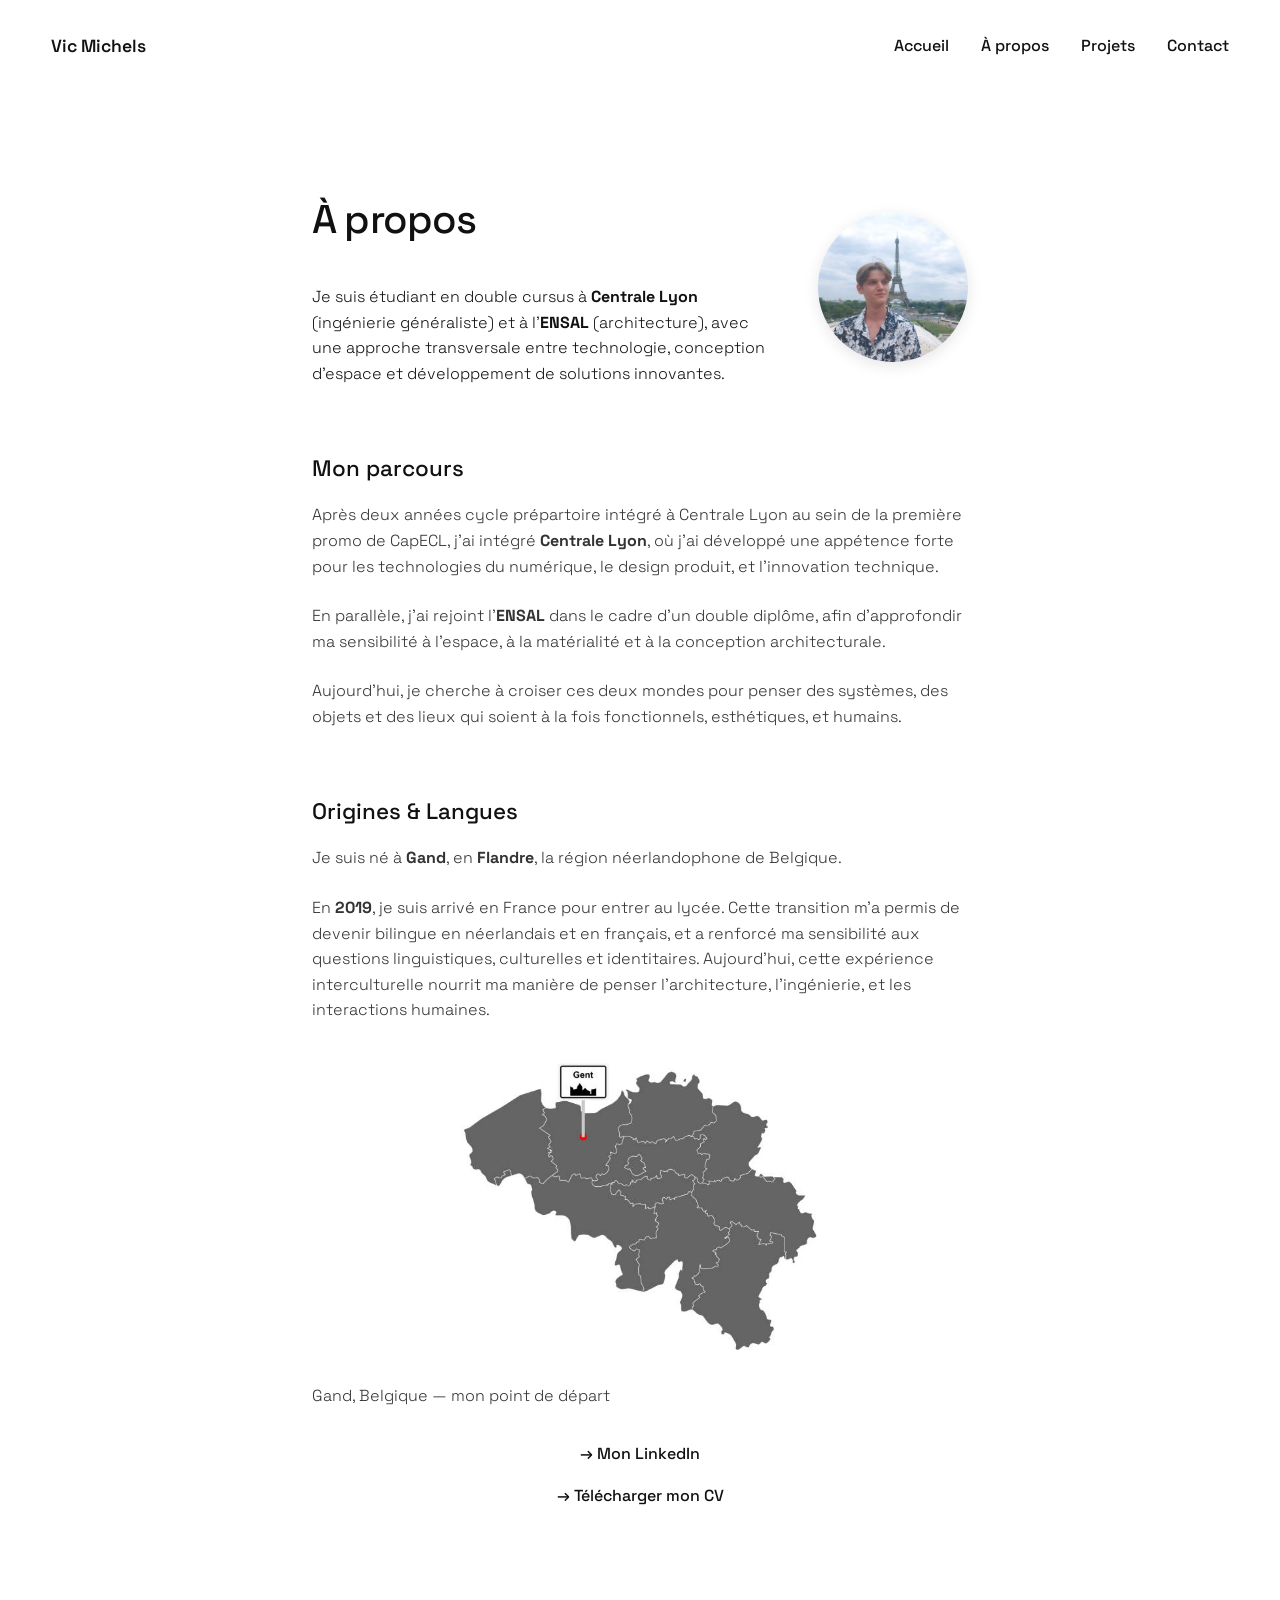
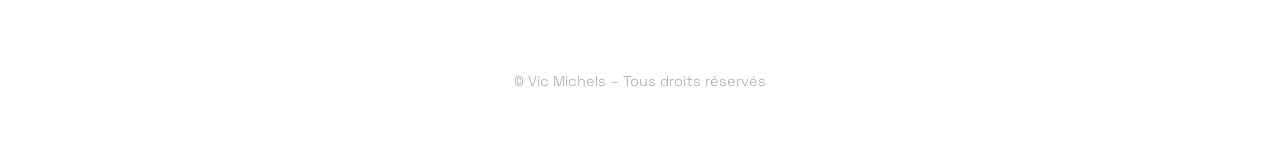
==== about.html @ f1afe021 "Add files via upload" ====
<!DOCTYPE html>
<html lang="fr">
<head>
  <meta charset="UTF-8" />
  <meta name="viewport" content="width=device-width, initial-scale=1.0" />
  <title>À propos – Vic Michels</title>
  <link href="https://fonts.googleapis.com/css2?family=Space+Grotesk:wght@300;500;700&display=swap" rel="stylesheet">
  <link rel="stylesheet" href="assets/css/style.css" />
</head>
<script src="assets/js/scroll.js"></script>
<body>
  <header>
    <nav class="navbar">
      <div class="logo">Vic Michels</div>
      <ul class="nav-links">
        <li><a href="index.html">Accueil</a></li>
        <li><a href="about.html">À propos</a></li>
        <li><a href="projects.html">Projets</a></li>
        <li><a href="contact.html">Contact</a></li>
      </ul>
    </nav>
  </header>

<main class="about-container">
  <section class="intro-with-image">
    <div class="text-content">
      <h1>À propos</h1>
      <p class="fade-in">
        Je suis étudiant en double cursus à <strong>Centrale Lyon</strong> (ingénierie généraliste) et à l’<strong>ENSAL</strong> (architecture), avec une approche transversale entre technologie, conception d’espace et développement de solutions innovantes.
      </p>
    </div>
    <div class="portrait-inline">
      <img src="assets/images/mon-portrait.jpg" alt="Image de Vic Michels" />
    </div>
  </section>

  <section class="bio">
    <h2>Mon parcours</h2>
    <p class="fade-in">
      Après deux années cycle prépartoire intégré à Centrale Lyon au sein de la première promo de CapECL, j’ai intégré <strong>Centrale Lyon</strong>, où j’ai développé une appétence forte pour les technologies du numérique, le design produit, et l’innovation technique.
    </p>
    <p class="fade-in">
      En parallèle, j’ai rejoint l’<strong>ENSAL</strong> dans le cadre d’un double diplôme, afin d’approfondir ma sensibilité à l’espace, à la matérialité et à la conception architecturale.
    </p>
    <p class="fade-in">
      Aujourd’hui, je cherche à croiser ces deux mondes pour penser des systèmes, des objets et des lieux qui soient à la fois fonctionnels, esthétiques, et humains.
    </p>


  <h2>Origines & Langues</h2>

  <p class="fade-in">
    Je suis né à <strong>Gand</strong>, en <strong>Flandre</strong>, la région néerlandophone de Belgique.
  </p>

  <p class="fade-in">
    En <strong>2019</strong>, je suis arrivé en France pour entrer au lycée. Cette transition m’a permis de devenir bilingue en néerlandais et en français, et a renforcé ma sensibilité aux questions linguistiques, culturelles et identitaires. Aujourd’hui, cette expérience interculturelle nourrit ma manière de penser l’architecture, l’ingénierie, et les interactions humaines.
  </p>


<div class="map-container">
  <img src="assets/images/carte-gand-belgique.jpg" alt="Carte de la Belgique avec Gand localisé" style="max-width: 400px; width: 100%; height: auto; display: block; margin: 1rem auto;" />
  <p class="map-caption">Gand, Belgique — mon point de départ</p>
</div>


  </section>

  <section class="links">
    <a href="https://www.linkedin.com/in/vic-michels" target="_blank" class="external-link">→ Mon LinkedIn</a>
    <a href="assets/CV Vic.pdf" class="download-cv" download>→ Télécharger mon CV</a>
  </section>
</main>



  <footer>
    <p>© Vic Michels – Tous droits réservés</p>
  </footer>
</body>
</html>
---- assets/css/style.css ----
:root {
  --text-color: #111;
  --bg-color: #fff;
  --accent-color: #007aff;
  --font: 'Space Grotesk', sans-serif;
}

* {
  margin: 0;
  padding: 0;
  box-sizing: border-box;
}

body {
  font-family: var(--font);
  background: var(--bg-color);
  color: var(--text-color);
  line-height: 1.6;
  font-weight: 300;
}

.navbar {
  display: flex;
  justify-content: space-between;
  align-items: center;
  padding: 2rem 4vw;
  font-weight: 500;
}

.nav-links {
  display: flex;
  gap: 2rem;
  list-style: none;
}

.nav-links a {
  text-decoration: none;
  color: var(--text-color);
  transition: opacity 0.2s ease;
}

.nav-links a:hover {
  opacity: 0.6;
}

.logo {
  font-weight: 600;
  font-size: 1.1rem;
}

.hero {
  padding: 10vh 4vw;
  text-align: center;
}

.hero h1 {
  font-size: clamp(2rem, 6vw, 4rem);
  font-weight: 500;
  letter-spacing: -0.02em;
  line-height: 1.2;
  margin-bottom: 1rem;
}

.subtitle {
  font-size: 1.1rem;
  color: #666;
  margin-bottom: 2.5rem;
}

.cta {
  font-weight: 500;
  text-decoration: none;
  padding: 0.8rem 1.8rem;
  border: 1px solid var(--text-color);
  border-radius: 8px;
  color: var(--text-color);
  transition: all 0.3s ease;
}

.cta:hover {
  background: var(--text-color);
  color: var(--bg-color);
}

footer {
  padding: 4rem 2rem;
  text-align: center;
  font-size: 0.9rem;
  color: #aaa;
}


.about-container {
  max-width: 720px;
  margin: 0 auto;
  padding: 6rem 2rem;
}

.about-container h1 {
  font-size: 2.5rem;
  font-weight: 500;
  margin-bottom: 2rem;
  letter-spacing: -0.02em;
}

.about-container h2 {
  font-size: 1.4rem;
  font-weight: 500;
  margin-top: 4rem;
  margin-bottom: 1rem;
}

.intro-text {
  font-size: 1.1rem;
  color: #444;
  margin-bottom: 2rem;
  max-width: 600px;
}

.bio p {
  margin-bottom: 1.5rem;
  color: #333;
}

/* Optionnel si tu veux une image */
.portrait {
  margin-top: 4rem;
  text-align: center;
}

.portrait img {
  max-width: 180px;
  border-radius: 50%;
  opacity: 0.95;
}

.links {
  display: flex;
  flex-direction: column;
  align-items: center; /* centre horizontalement en colonne */
  gap: 1rem;
  margin-top: 2rem;
}


.external-link,
.download-cv {
  color: var(--text-color);
  text-decoration: none;
  font-weight: 500;
  border-bottom: 1px solid transparent;
  transition: border-color 0.3s ease;
  width: fit-content;
}

.external-link:hover,
.download-cv:hover {
  border-color: var(--text-color);
}

/* Fade-in effect */
.fade-in {
  opacity: 0;
  transform: translateY(20px);
  transition: opacity 0.8s ease-out, transform 0.8s ease-out;
}

.fade-in.visible {
  opacity: 1;
  transform: translateY(0);
}

.projects-container {
  max-width: 900px;
  margin: 0 auto;
  padding: 6rem 2rem;
  text-align: center;
}

.projects-container h1 {
  font-size: 2.5rem;
  font-weight: 500;
  margin-bottom: 1rem;
  letter-spacing: -0.02em;
}

.projects-intro {
  font-size: 1.1rem;
  color: #555;
  margin-bottom: 4rem;
  max-width: 700px;
  margin-left: auto;
  margin-right: auto;
}

.project-links {
  display: grid;
  grid-template-columns: 1fr 1fr;
  gap: 2rem;
}

.project-card {
  border: 1px solid #eee;
  border-radius: 12px;
  padding: 3rem 2rem;
  text-decoration: none;
  color: var(--text-color);
  transition: transform 0.3s ease, background 0.3s ease;
}

.project-card:hover {
  background: #f9f9f9;
  transform: translateY(-5px);
}

.project-card h2 {
  font-size: 1.5rem;
  font-weight: 500;
  margin-bottom: 0.5rem;
}

.project-card p {
  font-size: 1rem;
  color: #666;
}

/* Responsive mobile */
@media (max-width: 768px) {
  .project-links {
    grid-template-columns: 1fr;
  }
}

.projects-detail {
  max-width: 1000px;
  margin: 0 auto;
  padding: 6rem 2rem;
  text-align: center;
}

.project-grid {
  display: grid;
  grid-template-columns: 1fr 1fr;
  gap: 3rem;
  margin-top: 4rem;
  text-align: left;
}

.project-card {
  border: 1px solid #eee;
  border-radius: 12px;
  padding: 2rem;
  transition: box-shadow 0.3s ease;
  background: #fff;
}

.project-card:hover {
  box-shadow: 0 10px 30px rgba(0, 0, 0, 0.04);
}

.project-card img {
  width: 100%;
  height: auto;
  max-height: 200px; /* ou 180px selon ton goût */
  object-fit: cover;
  border-radius: 8px;
  margin-bottom: 1rem;
}

.project-card h2 {
  font-size: 1.2rem;
  font-weight: 500;
  margin-bottom: 0.5rem;
}

.project-card p {
  font-size: 0.95rem;
  color: #555;
}

/* Responsive mobile */
@media (max-width: 768px) {
  .project-grid {
    grid-template-columns: 1fr;
  }
}

.switch-section {
  margin-top: 6rem;
  text-align: center;
}

.switch-section p {
  margin-bottom: 1rem;
  font-size: 1rem;
  color: #444;
}

.project-single {
  max-width: 720px; /* identique à about-container */
  margin: 0 auto;
  padding: 6rem 2rem;
  text-align: center;
}


.project-single h1 {
  font-size: 2.2rem;
  font-weight: 500;
  margin-bottom: 0.5rem;
}

.project-subtitle {
  font-size: 1.1rem;
  color: #666;
  margin-bottom: 2rem;
}

.project-image {
  width: 100%;
  border-radius: 10px;
  margin-bottom: 3rem;
}

.project-description h2 {
  font-size: 1.3rem;
  margin-top: 2.5rem;
  margin-bottom: 1rem;
  font-weight: 500;
}

.project-description p, .project-description ul {
  font-size: 1rem;
  color: #333;
  margin-bottom: 1rem;
}

.project-description ul {
  list-style: disc;
  padding-left: 1.5rem;
  margin: 2rem 0;
  color: #333;
  font-size: 1rem;
  line-height: 1.6;
  text-align: left; /* Corrige l'alignement */
  display: table;   /* Empêche le centrage visuel irrégulier */
  margin-left: auto;
  margin-right: auto;
}

.project-description li {
  margin-bottom: 0.5rem;
}

.project-description a {
  text-decoration: none;
  color: var(--accent-color);
  border-bottom: 1px solid transparent;
  transition: border-color 0.3s ease;
}

.project-description a:hover {
  border-color: var(--accent-color);
}

.project-card {
  display: block;
  text-decoration: none;
  color: inherit;
  border: 1px solid #eee;
  border-radius: 12px;
  padding: 2rem;
  transition: box-shadow 0.3s ease;
  background: #fff;
}

.project-card:hover {
  box-shadow: 0 10px 30px rgba(0, 0, 0, 0.05);
}

.contact-container {
  max-width: 700px;
  margin: 0 auto;
  padding: 6rem 2rem;
  text-align: left;
}

.contact-container h1 {
  font-size: 2.5rem;
  font-weight: 500;
  margin-bottom: 1rem;
}

.contact-intro {
  font-size: 1.1rem;
  color: #444;
  margin-bottom: 3rem;
}

.contact-form {
  display: flex;
  flex-direction: column;
  gap: 1.5rem;
}

.contact-form label {
  font-size: 0.95rem;
  font-weight: 500;
}

.contact-form input,
.contact-form textarea {
  width: 100%;
  padding: 0.75rem;
  border: 1px solid #ddd;
  border-radius: 8px;
  font-family: inherit;
  font-size: 1rem;
  background: #f9f9f9;
  transition: border 0.2s ease;
}

.contact-form input:focus,
.contact-form textarea:focus {
  border-color: #007aff;
  outline: none;
}

button.cta {
  font-family: var(--font);
  font-weight: 500;
  font-size: 1rem;
  background: transparent;
  border: 1px solid var(--text-color);
  color: var(--text-color);
  padding: 0.8rem 1.8rem;
  border-radius: 8px;
  cursor: pointer;
  transition: all 0.3s ease;
  text-transform: none;
}

button.cta:hover,
button.cta:focus {
  background: var(--text-color);
  color: var(--bg-color);
  outline: none;
}

html {
  overflow-y: scroll;
}

.portrait {
  margin: 3rem auto 0;
  width: 150px;
  height: 150px;
  border-radius: 50%; /* cercle parfait */
  overflow: hidden;
  box-shadow: 0 4px 15px rgba(0,0,0,0.1);
  opacity: 0.95;
}

.portrait img {
  width: 100%;
  height: 100%;
  object-fit: cover; /* pour que l'image remplisse bien le cercle */
  display: block;
}

.intro-with-image {
  display: flex;
  align-items: center;
  gap: 3rem;
  margin-bottom: 4rem;
  flex-wrap: wrap;
}

.text-content {
  flex: 1 1 300px;
  min-width: 280px;
}

.portrait-inline {
  width: 150px;
  height: 150px;
  flex-shrink: 0;
  border-radius: 50%;
  overflow: hidden;
  box-shadow: 0 4px 15px rgba(0,0,0,0.1);
  opacity: 0.95;
}

.portrait-inline img {
  width: 100%;
  height: 100%;
  object-fit: cover;
  display: block;
}

.back-link {
  display: inline-block;
  margin-bottom: 2rem;
  font-size: 0.95rem;
  color: #555;
  text-decoration: none;
  border-bottom: 1px solid transparent;
  transition: color 0.3s ease, border-color 0.3s ease;
}

.back-link:hover {
  color: #000;
  border-color: #000;
}

.project-images-double {
  display: flex;
  gap: 1rem;
  margin-bottom: 2rem;
  justify-content: center;
  flex-wrap: wrap;
}

.project-images-double img {
  width: 100%;
  max-width: 200px;
  border-radius: 10px;
  box-shadow: 0 0 10px rgba(0, 0, 0, 0.05);
}

.project-video {
  width: 100%;
  max-width: 800px;
  border-radius: 8px;
  margin-bottom: 2rem;
  display: block;
  margin-left: 2rem;
}

.project-gallery {
  margin-top: 2rem;
}

.carousel-container {
  width: 100%;
  max-width: 600px;
  margin: 2rem auto;
  overflow: hidden;
  border-radius: 12px;
  box-shadow: 0 4px 12px rgba(0, 0, 0, 0.1);
  aspect-ratio: 3 / 2; /* Forcer un ratio uniforme */
  position: relative;
}

.carousel-track {
  display: flex;
  transition: transform 0.6s ease-in-out;
  height: 100%;
}

.carousel-track img {
  width: 100%;
  height: 100%;
  object-fit: cover;
  flex-shrink: 0;
}

.lightbox {
  display: none;
  position: fixed;
  z-index: 999;
  inset: 0;
  background: rgba(0, 0, 0, 0.85);
  justify-content: center;
  align-items: center;
}

.lightbox img {
  max-width: 90%;
  max-height: 80%;
  border-radius: 8px;
  box-shadow: 0 0 16px rgba(0, 0, 0, 0.6);
}

.lightbox .close {
  position: absolute;
  top: 2rem;
  right: 2rem;
  font-size: 2rem;
  color: white;
  cursor: pointer;
}
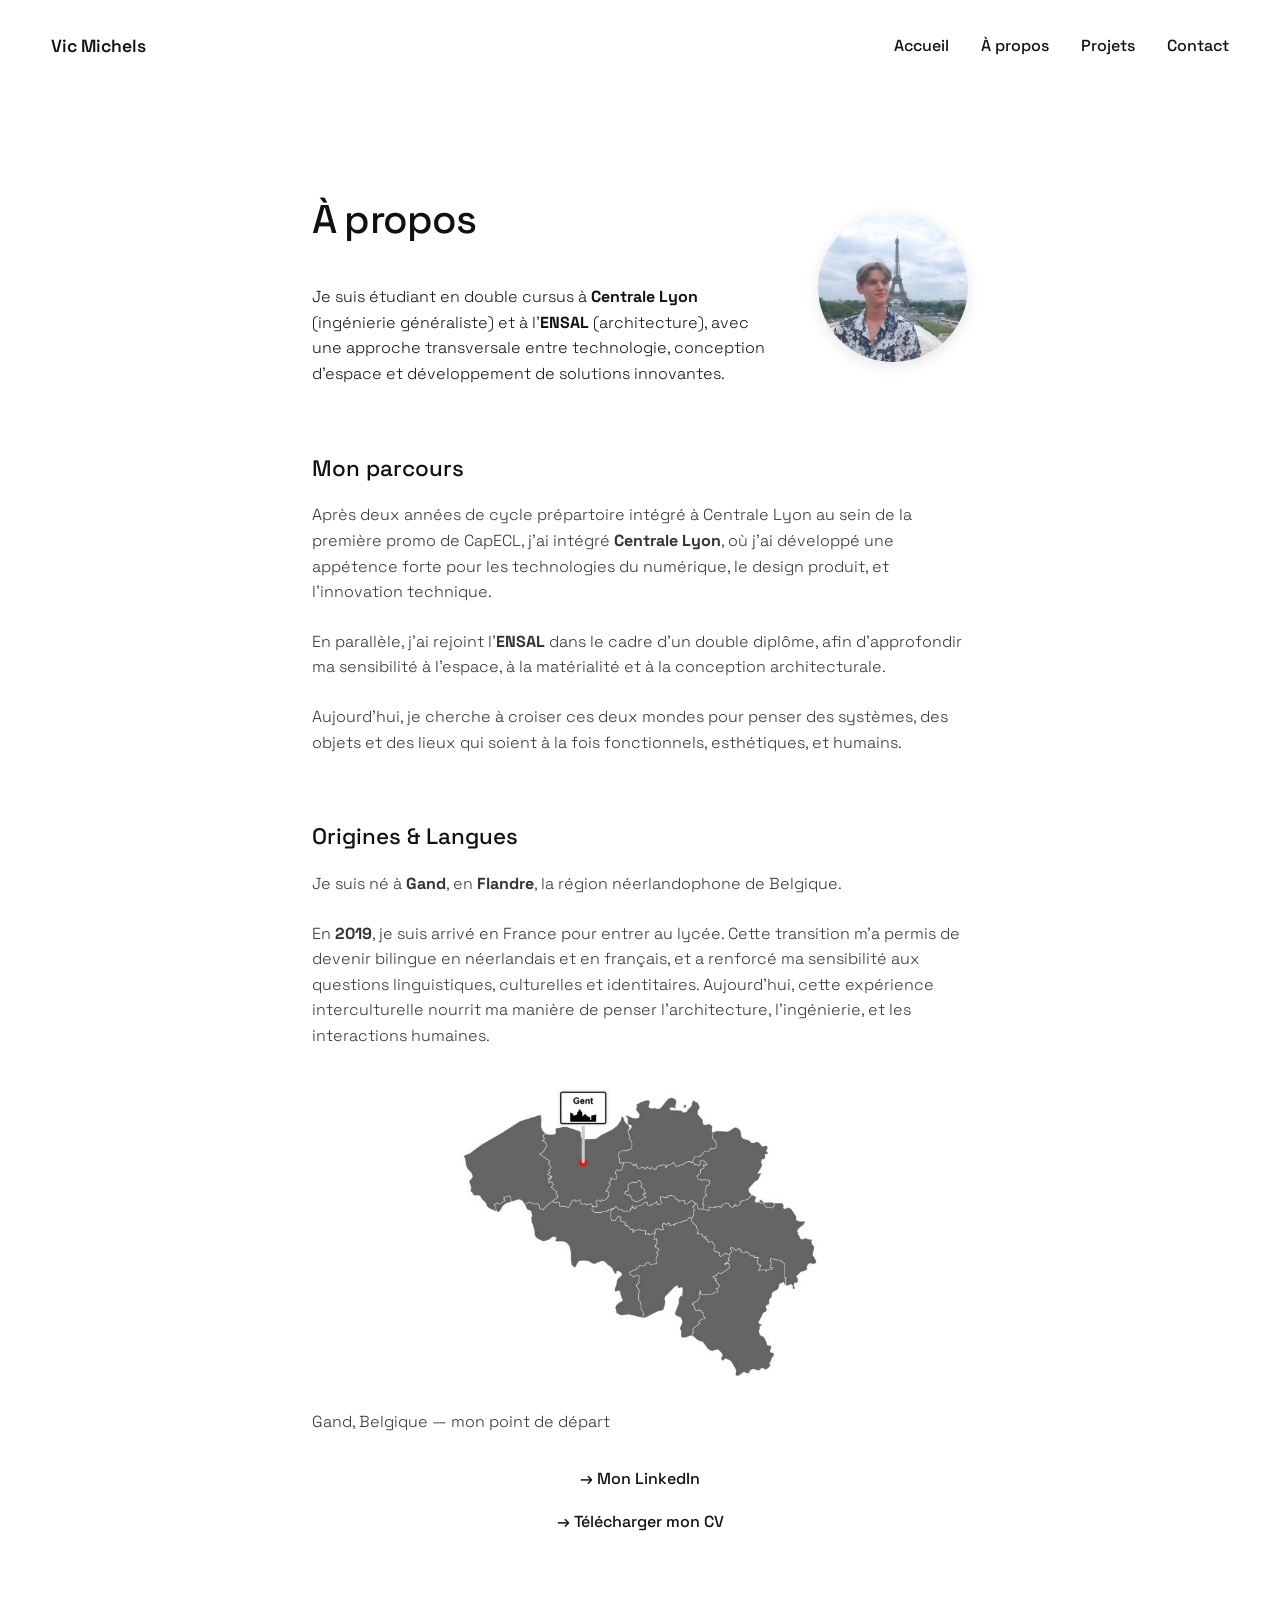
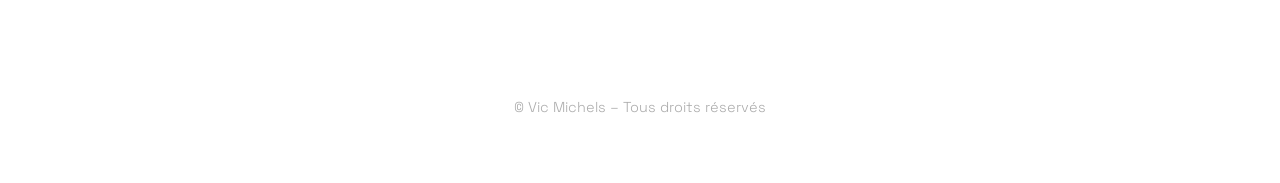
==== commit 8eeb1de7: "Update about.html" ====
--- a/about.html
+++ b/about.html
@@ -37,7 +37,7 @@
   <section class="bio">
     <h2>Mon parcours</h2>
     <p class="fade-in">
-      Après deux années cycle prépartoire intégré à Centrale Lyon au sein de la première promo de CapECL, j’ai intégré <strong>Centrale Lyon</strong>, où j’ai développé une appétence forte pour les technologies du numérique, le design produit, et l’innovation technique.
+      Après deux années de cycle prépartoire intégré à Centrale Lyon au sein de la première promo de CapECL, j’ai intégré <strong>Centrale Lyon</strong>, où j’ai développé une appétence forte pour les technologies du numérique, le design produit, et l’innovation technique.
     </p>
     <p class="fade-in">
       En parallèle, j’ai rejoint l’<strong>ENSAL</strong> dans le cadre d’un double diplôme, afin d’approfondir ma sensibilité à l’espace, à la matérialité et à la conception architecturale.
@@ -79,3 +79,4 @@
   </footer>
 </body>
 </html>
+
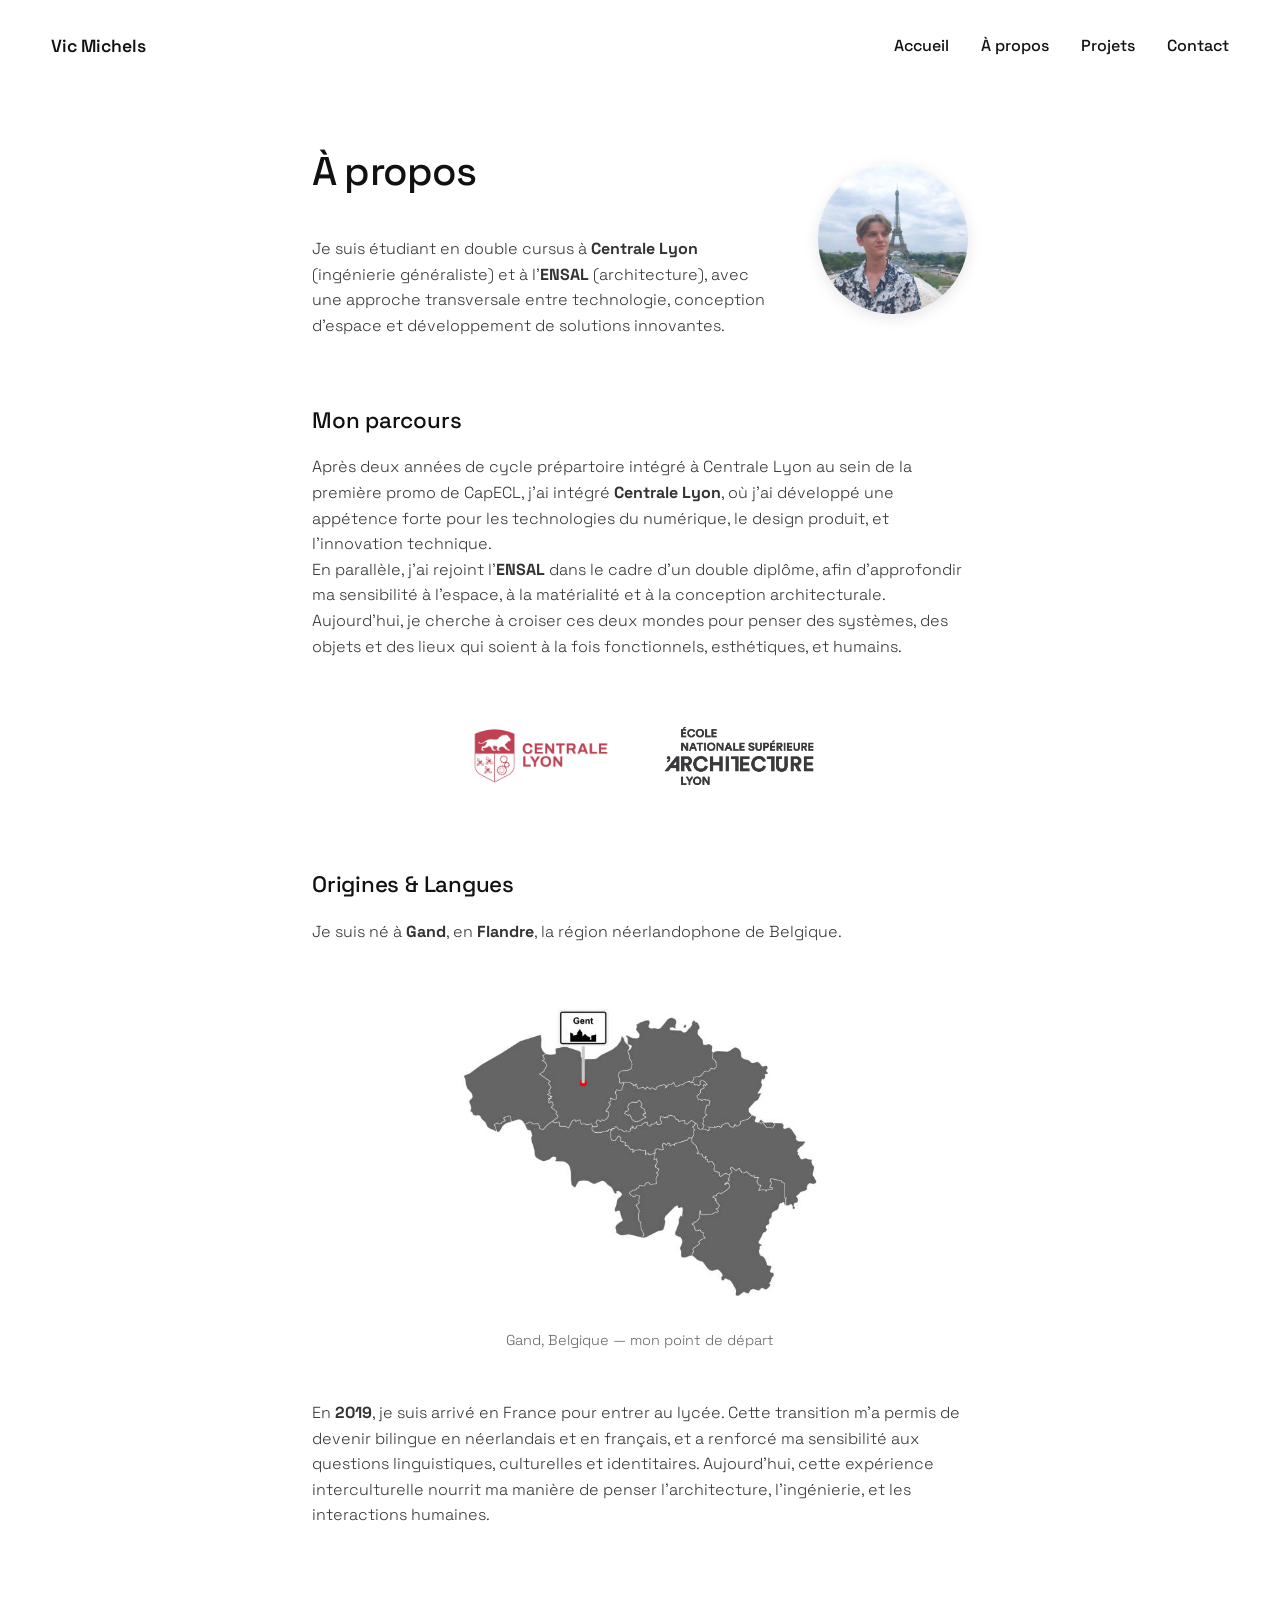
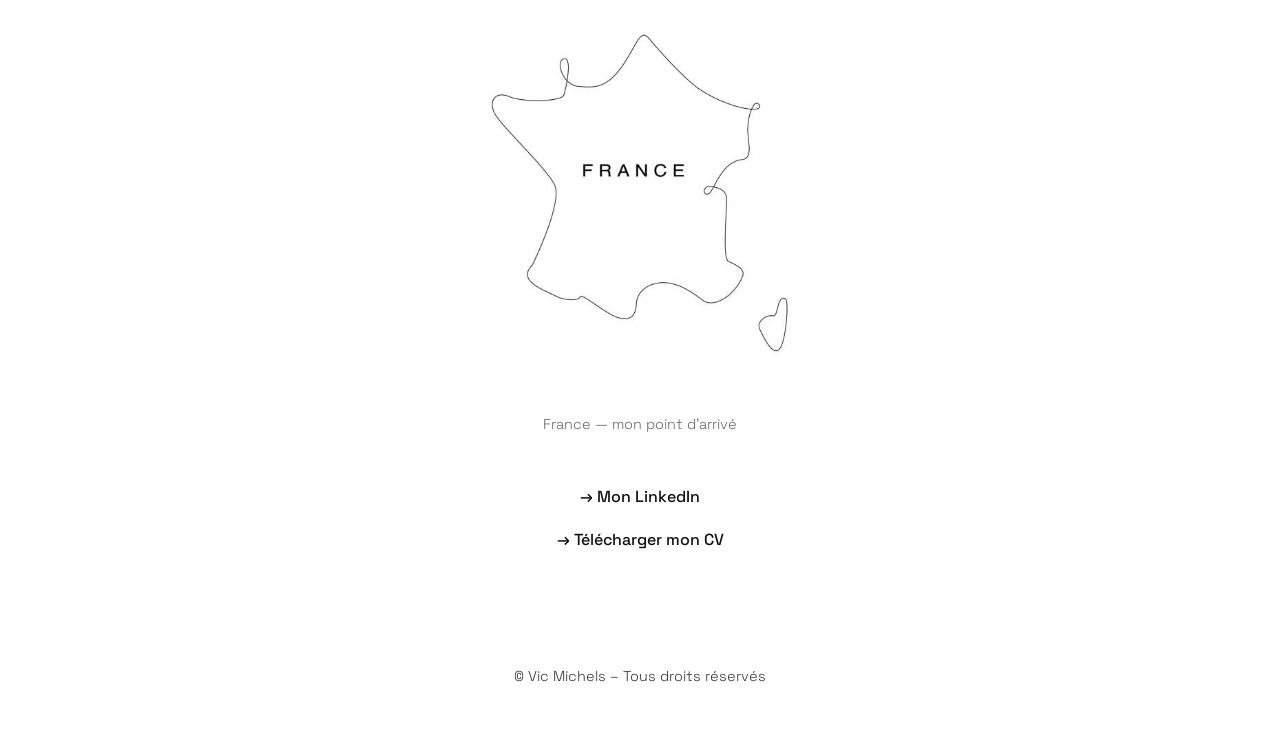
==== commit 83a870e4: "about" ====
--- a/about.html
+++ b/about.html
@@ -32,19 +32,31 @@
     <div class="portrait-inline">
       <img src="assets/images/mon-portrait.jpg" alt="Image de Vic Michels" />
     </div>
+    
   </section>
 
+
   <section class="bio">
+    
     <h2>Mon parcours</h2>
+
+
     <p class="fade-in">
       Après deux années de cycle prépartoire intégré à Centrale Lyon au sein de la première promo de CapECL, j’ai intégré <strong>Centrale Lyon</strong>, où j’ai développé une appétence forte pour les technologies du numérique, le design produit, et l’innovation technique.
     </p>
+
     <p class="fade-in">
       En parallèle, j’ai rejoint l’<strong>ENSAL</strong> dans le cadre d’un double diplôme, afin d’approfondir ma sensibilité à l’espace, à la matérialité et à la conception architecturale.
     </p>
+
     <p class="fade-in">
       Aujourd’hui, je cherche à croiser ces deux mondes pour penser des systèmes, des objets et des lieux qui soient à la fois fonctionnels, esthétiques, et humains.
     </p>
+
+          <div class="logo-gallery fade-in">
+        <img src="assets/images/logo_centrale_lyon.webp" alt="Logo Centrale Lyon" />
+        <img src="assets/images/logo_ensal.png" alt="Logo ENSAL" />
+    </div>
 
 
   <h2>Origines & Langues</h2>
@@ -53,15 +65,21 @@
     Je suis né à <strong>Gand</strong>, en <strong>Flandre</strong>, la région néerlandophone de Belgique.
   </p>
 
-  <p class="fade-in">
-    En <strong>2019</strong>, je suis arrivé en France pour entrer au lycée. Cette transition m’a permis de devenir bilingue en néerlandais et en français, et a renforcé ma sensibilité aux questions linguistiques, culturelles et identitaires. Aujourd’hui, cette expérience interculturelle nourrit ma manière de penser l’architecture, l’ingénierie, et les interactions humaines.
-  </p>
+<div class="map-container fade-in">
+    <img src="assets/images/carte-gand-belgique.jpg" alt="Carte de la Belgique avec Gand localisé" class="map-image" />
+    <p class="map-caption">Gand, Belgique — mon point de départ</p>
+</div>
+
+<p class="fade-in">
+  En <strong>2019</strong>, je suis arrivé en France pour entrer au lycée. Cette transition m’a permis de devenir bilingue en néerlandais et en français, et a renforcé ma sensibilité aux questions linguistiques, culturelles et identitaires. Aujourd’hui, cette expérience interculturelle nourrit ma manière de penser l’architecture, l’ingénierie, et les interactions humaines.
+</p>
+
+<div class="map-container fade-in">
+    <img src="assets/images/France.jpg" alt="Carte de la France" class="map-image" />
+    <p class="map-caption">France — mon point d'arrivé</p>
+</div>
 
 
-<div class="map-container">
-  <img src="assets/images/carte-gand-belgique.jpg" alt="Carte de la Belgique avec Gand localisé" style="max-width: 400px; width: 100%; height: auto; display: block; margin: 1rem auto;" />
-  <p class="map-caption">Gand, Belgique — mon point de départ</p>
-</div>
 
 
   </section>
--- a/assets/css/style.css
+++ b/assets/css/style.css
@@ -5,6 +5,7 @@
   --font: 'Space Grotesk', sans-serif;
 }
 
+/* 1. Reset & Base */
 * {
   margin: 0;
   padding: 0;
@@ -17,8 +18,10 @@
   color: var(--text-color);
   line-height: 1.6;
   font-weight: 300;
-}
-
+  overflow-y: scroll;
+}
+
+/* 2. Navigation */
 .navbar {
   display: flex;
   justify-content: space-between;
@@ -27,6 +30,11 @@
   font-weight: 500;
 }
 
+.logo {
+  font-weight: 600;
+  font-size: 1.1rem;
+}
+
 .nav-links {
   display: flex;
   gap: 2rem;
@@ -43,11 +51,37 @@
   opacity: 0.6;
 }
 
-.logo {
-  font-weight: 600;
-  font-size: 1.1rem;
-}
-
+/* 3. Global Typography & Structure */
+h1 {
+  font-weight: 500;
+  letter-spacing: -0.02em;
+}
+
+h2 {
+  font-weight: 500;
+  letter-spacing: -0.01em;
+}
+
+p {
+  color: #333;
+}
+
+.back-link {
+  display: inline-block;
+  margin-bottom: 2rem;
+  font-size: 0.95rem;
+  color: #555;
+  text-decoration: none;
+  border-bottom: 1px solid transparent;
+  transition: color 0.3s ease, border-color 0.3s ease;
+}
+
+.back-link:hover {
+  color: #000;
+  border-color: #000;
+}
+
+/* 4. Hero Section (Index) */
 .hero {
   padding: 10vh 4vw;
   text-align: center;
@@ -55,8 +89,6 @@
 
 .hero h1 {
   font-size: clamp(2rem, 6vw, 4rem);
-  font-weight: 500;
-  letter-spacing: -0.02em;
   line-height: 1.2;
   margin-bottom: 1rem;
 }
@@ -67,7 +99,9 @@
   margin-bottom: 2.5rem;
 }
 
-.cta {
+/* 5. Call to Action (CTA) & Links */
+.cta,
+button.cta {
   font-weight: 500;
   text-decoration: none;
   padding: 0.8rem 1.8rem;
@@ -75,73 +109,29 @@
   border-radius: 8px;
   color: var(--text-color);
   transition: all 0.3s ease;
-}
-
-.cta:hover {
+  font-family: var(--font);
+  font-size: 1rem;
+  cursor: pointer;
+  background: transparent;
+}
+
+.cta:hover,
+button.cta:hover {
   background: var(--text-color);
   color: var(--bg-color);
 }
 
-footer {
-  padding: 4rem 2rem;
-  text-align: center;
-  font-size: 0.9rem;
-  color: #aaa;
-}
-
-
-.about-container {
-  max-width: 720px;
-  margin: 0 auto;
-  padding: 6rem 2rem;
-}
-
-.about-container h1 {
-  font-size: 2.5rem;
-  font-weight: 500;
-  margin-bottom: 2rem;
-  letter-spacing: -0.02em;
-}
-
-.about-container h2 {
-  font-size: 1.4rem;
-  font-weight: 500;
-  margin-top: 4rem;
-  margin-bottom: 1rem;
-}
-
-.intro-text {
-  font-size: 1.1rem;
-  color: #444;
-  margin-bottom: 2rem;
-  max-width: 600px;
-}
-
-.bio p {
-  margin-bottom: 1.5rem;
-  color: #333;
-}
-
-/* Optionnel si tu veux une image */
-.portrait {
-  margin-top: 4rem;
-  text-align: center;
-}
-
-.portrait img {
-  max-width: 180px;
-  border-radius: 50%;
-  opacity: 0.95;
+button.cta:focus {
+  outline: none;
 }
 
 .links {
   display: flex;
   flex-direction: column;
-  align-items: center; /* centre horizontalement en colonne */
+  align-items: center;
   gap: 1rem;
   margin-top: 2rem;
 }
-
 
 .external-link,
 .download-cv {
@@ -158,30 +148,113 @@
   border-color: var(--text-color);
 }
 
-/* Fade-in effect */
-.fade-in {
-  opacity: 0;
-  transform: translateY(20px);
-  transition: opacity 0.8s ease-out, transform 0.8s ease-out;
-}
-
-.fade-in.visible {
-  opacity: 1;
-  transform: translateY(0);
-}
-
+/* 6. Page Containers */
+.about-container,
+.projects-container,
+.projects-detail,
+.contact-container,
+.project-single {
+  max-width: 720px;
+  margin: 0 auto;
+  padding: 3rem 2rem; /* Espace principal des conteneurs (Desktop) */
+}
+
+/* About Page (about.html) */
+.about-container h1 {
+  font-size: 2.5rem;
+  margin-bottom: 2rem;
+}
+
+.about-container h2 {
+  font-size: 1.4rem;
+  margin-top: 4rem;
+  margin-bottom: 1rem;
+}
+
+.intro-with-image {
+  display: flex;
+  align-items: center;
+  gap: 3rem;
+  margin-bottom: 4rem;
+  flex-wrap: wrap;
+}
+
+.text-content {
+  flex: 1 1 300px;
+  min-width: 280px;
+}
+
+.portrait-inline {
+  width: 150px;
+  height: 150px;
+  flex-shrink: 0;
+  border-radius: 50%;
+  overflow: hidden;
+  box-shadow: 0 4px 15px rgba(0,0,0,0.1);
+  opacity: 0.95;
+}
+
+.portrait-inline img {
+  width: 100%;
+  height: 100%;
+  object-fit: cover;
+  display: block;
+}
+
+/* Style des logos d'écoles */
+.logo-gallery {
+    display: flex;
+    justify-content: center;
+    align-items: center;
+    gap: 3rem; 
+    margin: 3rem 0;
+    padding: 1rem 0;
+}
+
+.logo-gallery img {
+    max-width: 150px; 
+    width: 100%;
+    height: auto;
+    object-fit: contain;
+    opacity: 0.85;
+    transition: opacity 0.3s;
+}
+
+.logo-gallery img:hover {
+    opacity: 1;
+}
+
+/* Style des cartes de localisation */
+.map-container {
+    text-align: center;
+    margin: 3rem auto;
+}
+
+.map-image {
+    max-width: 400px;
+    width: 100%;
+    height: auto;
+    display: block;
+    margin: 1rem auto;
+    border-radius: 8px;
+}
+
+.map-caption {
+    font-size: 0.9rem;
+    color: #666;
+    margin-top: 0.5rem;
+}
+
+
+/* Projects Index Page (projects.html) */
 .projects-container {
   max-width: 900px;
-  margin: 0 auto;
-  padding: 6rem 2rem;
   text-align: center;
 }
 
 .projects-container h1 {
   font-size: 2.5rem;
-  font-weight: 500;
-  margin-bottom: 1rem;
-  letter-spacing: -0.02em;
+  margin-bottom: 1rem;
 }
 
 .projects-intro {
@@ -189,8 +262,7 @@
   color: #555;
   margin-bottom: 4rem;
   max-width: 700px;
-  margin-left: auto;
-  margin-right: auto;
+  margin: 0 auto 4rem auto;
 }
 
 .project-links {
@@ -200,22 +272,24 @@
 }
 
 .project-card {
+  display: block;
+  text-decoration: none;
+  color: var(--text-color);
   border: 1px solid #eee;
   border-radius: 12px;
   padding: 3rem 2rem;
-  text-decoration: none;
-  color: var(--text-color);
-  transition: transform 0.3s ease, background 0.3s ease;
+  transition: transform 0.3s ease, background 0.3s ease, box-shadow 0.3s ease;
+  background: #fff;
 }
 
 .project-card:hover {
   background: #f9f9f9;
   transform: translateY(-5px);
+  box-shadow: 0 10px 30px rgba(0, 0, 0, 0.05);
 }
 
 .project-card h2 {
   font-size: 1.5rem;
-  font-weight: 500;
   margin-bottom: 0.5rem;
 }
 
@@ -224,65 +298,47 @@
   color: #666;
 }
 
-/* Responsive mobile */
-@media (max-width: 768px) {
-  .project-links {
-    grid-template-columns: 1fr;
-  }
-}
-
+/* Projects Detail Pages (engineering.html, architecture.html) */
 .projects-detail {
   max-width: 1000px;
-  margin: 0 auto;
-  padding: 6rem 2rem;
   text-align: center;
+}
+
+.projects-detail h1 {
+  font-size: 2.5rem;
+  margin-bottom: 1rem;
 }
 
 .project-grid {
   display: grid;
-  grid-template-columns: 1fr 1fr;
-  gap: 3rem;
+  grid-template-columns: 1fr 1fr 1fr;
+  gap: 2rem;
   margin-top: 4rem;
   text-align: left;
 }
 
-.project-card {
-  border: 1px solid #eee;
-  border-radius: 12px;
+.project-grid .project-card {
   padding: 2rem;
-  transition: box-shadow 0.3s ease;
-  background: #fff;
-}
-
-.project-card:hover {
-  box-shadow: 0 10px 30px rgba(0, 0, 0, 0.04);
-}
-
-.project-card img {
+  text-align: left;
+}
+
+.project-grid .project-card img {
   width: 100%;
   height: auto;
-  max-height: 200px; /* ou 180px selon ton goût */
+  max-height: 200px;
   object-fit: cover;
   border-radius: 8px;
   margin-bottom: 1rem;
 }
 
-.project-card h2 {
+.project-grid .project-card h2 {
   font-size: 1.2rem;
-  font-weight: 500;
   margin-bottom: 0.5rem;
 }
 
-.project-card p {
+.project-grid .project-card p {
   font-size: 0.95rem;
   color: #555;
-}
-
-/* Responsive mobile */
-@media (max-width: 768px) {
-  .project-grid {
-    grid-template-columns: 1fr;
-  }
 }
 
 .switch-section {
@@ -296,17 +352,13 @@
   color: #444;
 }
 
+/* Single Project Pages (pente-à-vis.html, etc.) */
 .project-single {
-  max-width: 720px; /* identique à about-container */
-  margin: 0 auto;
-  padding: 6rem 2rem;
   text-align: center;
 }
-
 
 .project-single h1 {
   font-size: 2.2rem;
-  font-weight: 500;
   margin-bottom: 0.5rem;
 }
 
@@ -322,11 +374,80 @@
   margin-bottom: 3rem;
 }
 
+.project-video {
+  width: 100%;
+  max-width: 100%;
+  border-radius: 8px;
+  margin-bottom: 2rem;
+  display: block;
+  margin-left: auto;
+  margin-right: auto;
+}
+
+/* ------------------------------------------------ */
+/* Affichage de deux images (TWSS, Pente-à-vis) */
+/* ------------------------------------------------ */
+.project-images-double {
+  display: flex;
+  gap: 1rem;
+  margin-bottom: 2rem;
+  justify-content: center;
+  flex-wrap: wrap;
+}
+
+.project-images-double img {
+  width: 100%;
+  max-width: 250px;
+  height: auto;
+  border-radius: 10px;
+  box-shadow: 0 0 10px rgba(0, 0, 0, 0.05);
+}
+/* ------------------------------------------------ */
+
+/* GRILLE RESTONOME: Desktop (5 images sur une ligne) */
+.project-images-grid {
+  display: flex;
+  max-width: 720px; 
+  margin: 2rem auto;
+  gap: 1.5rem; 
+  margin-bottom: 3rem;
+  justify-content: center; 
+  flex-wrap: nowrap;
+  overflow-x: auto;
+  padding-bottom: 10px; 
+}
+
+.project-images-grid img {
+  flex-shrink: 0; 
+  width: 100%; 
+  max-width: 110px;
+  height: auto;
+  border-radius: 10px;
+  box-shadow: 0 0 10px rgba(0, 0, 0, 0.05);
+}
+
+/* CARROUSEL RESTONOME: Mobile (Par défaut masqué) */
+.project-images-carousel {
+    display: none;
+}
+
+/* ANCIENNES CLASSES DE GRILLE (Masqué pour éviter les conflits) */
+.project-images-five, .project-images-double.grid-style {
+  display: none; 
+}
+
+
+/* ------------------------------------------------ */
+/* Description de projet (Styles unifiés) */
+/* ------------------------------------------------ */
+.project-description {
+  text-align: left;
+}
+
 .project-description h2 {
   font-size: 1.3rem;
   margin-top: 2.5rem;
   margin-bottom: 1rem;
-  font-weight: 500;
 }
 
 .project-description p, .project-description ul {
@@ -339,13 +460,7 @@
   list-style: disc;
   padding-left: 1.5rem;
   margin: 2rem 0;
-  color: #333;
-  font-size: 1rem;
   line-height: 1.6;
-  text-align: left; /* Corrige l'alignement */
-  display: table;   /* Empêche le centrage visuel irrégulier */
-  margin-left: auto;
-  margin-right: auto;
 }
 
 .project-description li {
@@ -363,31 +478,9 @@
   border-color: var(--accent-color);
 }
 
-.project-card {
-  display: block;
-  text-decoration: none;
-  color: inherit;
-  border: 1px solid #eee;
-  border-radius: 12px;
-  padding: 2rem;
-  transition: box-shadow 0.3s ease;
-  background: #fff;
-}
-
-.project-card:hover {
-  box-shadow: 0 10px 30px rgba(0, 0, 0, 0.05);
-}
-
-.contact-container {
-  max-width: 700px;
-  margin: 0 auto;
-  padding: 6rem 2rem;
-  text-align: left;
-}
-
+/* Contact Page (contact.html) */
 .contact-container h1 {
   font-size: 2.5rem;
-  font-weight: 500;
   margin-bottom: 1rem;
 }
 
@@ -426,143 +519,36 @@
   outline: none;
 }
 
-button.cta {
-  font-family: var(--font);
-  font-weight: 500;
-  font-size: 1rem;
-  background: transparent;
-  border: 1px solid var(--text-color);
-  color: var(--text-color);
-  padding: 0.8rem 1.8rem;
-  border-radius: 8px;
-  cursor: pointer;
-  transition: all 0.3s ease;
-  text-transform: none;
-}
-
-button.cta:hover,
-button.cta:focus {
-  background: var(--text-color);
-  color: var(--bg-color);
-  outline: none;
-}
-
-html {
-  overflow-y: scroll;
-}
-
-.portrait {
-  margin: 3rem auto 0;
-  width: 150px;
-  height: 150px;
-  border-radius: 50%; /* cercle parfait */
-  overflow: hidden;
-  box-shadow: 0 4px 15px rgba(0,0,0,0.1);
-  opacity: 0.95;
-}
-
-.portrait img {
-  width: 100%;
-  height: 100%;
-  object-fit: cover; /* pour que l'image remplisse bien le cercle */
-  display: block;
-}
-
-.intro-with-image {
-  display: flex;
-  align-items: center;
-  gap: 3rem;
-  margin-bottom: 4rem;
-  flex-wrap: wrap;
-}
-
-.text-content {
-  flex: 1 1 300px;
-  min-width: 280px;
-}
-
-.portrait-inline {
-  width: 150px;
-  height: 150px;
-  flex-shrink: 0;
-  border-radius: 50%;
-  overflow: hidden;
-  box-shadow: 0 4px 15px rgba(0,0,0,0.1);
-  opacity: 0.95;
-}
-
-.portrait-inline img {
-  width: 100%;
-  height: 100%;
-  object-fit: cover;
-  display: block;
-}
-
-.back-link {
-  display: inline-block;
-  margin-bottom: 2rem;
-  font-size: 0.95rem;
-  color: #555;
-  text-decoration: none;
-  border-bottom: 1px solid transparent;
-  transition: color 0.3s ease, border-color 0.3s ease;
-}
-
-.back-link:hover {
-  color: #000;
-  border-color: #000;
-}
-
-.project-images-double {
-  display: flex;
-  gap: 1rem;
-  margin-bottom: 2rem;
-  justify-content: center;
-  flex-wrap: wrap;
-}
-
-.project-images-double img {
-  width: 100%;
-  max-width: 200px;
-  border-radius: 10px;
-  box-shadow: 0 0 10px rgba(0, 0, 0, 0.05);
-}
-
-.project-video {
-  width: 100%;
-  max-width: 800px;
-  border-radius: 8px;
-  margin-bottom: 2rem;
-  display: block;
-  margin-left: 2rem;
-}
-
+/* 7. Gallery & Lightbox */
 .project-gallery {
   margin-top: 2rem;
 }
 
+/* CAROUSEL : Taille adaptable du carrousel et images */
 .carousel-container {
   width: 100%;
-  max-width: 600px;
+  max-width: 720px;
   margin: 2rem auto;
   overflow: hidden;
   border-radius: 12px;
   box-shadow: 0 4px 12px rgba(0, 0, 0, 0.1);
-  aspect-ratio: 3 / 2; /* Forcer un ratio uniforme */
   position: relative;
+  height: auto; 
 }
 
 .carousel-track {
   display: flex;
   transition: transform 0.6s ease-in-out;
-  height: 100%;
+  height: auto;
+  align-items: center;
 }
 
 .carousel-track img {
   width: 100%;
-  height: 100%;
-  object-fit: cover;
+  height: auto;
+  object-fit: contain; 
   flex-shrink: 0;
+  max-height: 500px;
 }
 
 .lightbox {
@@ -591,6 +577,169 @@
   cursor: pointer;
 }
 
-
-
-
+/* CAROUSEL : Styles UNIFORMES des boutons (rond, blanc) */
+.nav-button {
+  position: absolute;
+  top: 50%;
+  transform: translateY(-50%);
+  border: none;
+  cursor: pointer;
+  z-index: 10;
+  font-size: 1.5rem;
+  
+  height: 48px;
+  width: 48px;
+  background: rgba(255, 255, 255, 0.9); 
+  border-radius: 50%;
+  box-shadow: 0 1px 4px rgba(0,0,0,0.2);
+  color: var(--text-color);
+  
+  transition: color 0.3s, background-color 0.3s, box-shadow 0.3s;
+  display: flex;
+  align-items: center;
+  justify-content: center;
+  padding: 0;
+  opacity: 1;
+}
+
+.nav-button:hover {
+  background: rgba(255, 255, 255, 1); 
+  color: var(--text-color);
+  box-shadow: 0 2px 6px rgba(0,0,0,0.3);
+  border-radius: 50%;
+}
+
+.prev-button {
+  left: 1rem;
+}
+
+.next-button {
+  right: 1rem;
+}
+
+/* Styles des indicateurs de position (dots) */
+.carousel-dots {
+  position: absolute;
+  bottom: 1rem;
+  left: 50%;
+  transform: translateX(-50%);
+  display: flex;
+  gap: 0.5rem;
+  z-index: 10;
+}
+
+.dot {
+  width: 8px;
+  height: 8px;
+  background: rgba(255, 255, 255, 0.5);
+  border: 1px solid #aaa;
+  border-radius: 50%;
+  cursor: pointer;
+  transition: background 0.3s;
+}
+
+.dot.active {
+  background: var(--accent-color);
+  border-color: var(--accent-color);
+}
+
+
+/* 8. Utility & Footer */
+/* Fade-in effect */
+.fade-in {
+  opacity: 0;
+  transform: translateY(20px);
+  transition: opacity 0.8s ease-out, transform 0.8s ease-out;
+}
+
+.fade-in.visible {
+  opacity: 1;
+  transform: translateY(0);
+}
+
+footer {
+  padding: 4rem 2rem;
+  text-align: center;
+  font-size: 0.9rem;
+  color: #aaa;
+}
+
+/* 9. Responsiveness */
+@media (max-width: 900px) {
+  .project-grid {
+    grid-template-columns: 1fr 1fr;
+  }
+}
+
+@media (max-width: 768px) {
+  /* Navigation */
+  .navbar {
+    flex-direction: column;
+    padding: 1.5rem 4vw;
+  }
+  .nav-links {
+    margin-top: 1rem;
+    gap: 1.5rem;
+  }
+  
+  /* CORRECTION CRITIQUE: Réduit le padding-top des pages sur mobile */
+  .about-container,
+  .projects-container,
+  .projects-detail,
+  .contact-container,
+  .project-single {
+      padding: 1.5rem 2rem; /* Réduction du padding-top sur mobile */
+  }
+
+  /* Projects */
+  .project-links {
+    grid-template-columns: 1fr;
+  }
+  .project-grid {
+    grid-template-columns: 1fr;
+  }
+
+  /* About */
+  .intro-with-image {
+    flex-direction: column;
+    align-items: flex-start;
+  }
+  .portrait-inline {
+    margin-left: 0;
+  }
+  .text-content {
+    min-width: unset;
+  }
+
+  /* TRANSITION GRILLE -> CARROUSEL */
+  .project-images-grid {
+    display: none; 
+  }
+
+  .project-images-carousel {
+    display: block; 
+    padding: 0 2rem; 
+  }
+  
+  /* Retablissement: Sur mobile, les images doubles passent à une colonne */
+  .project-images-double {
+      flex-direction: column;
+      align-items: center;
+      gap: 2rem;
+  }
+  .project-images-double img {
+      max-width: 80%;
+  }
+
+  /* Ajustements du carrousel sur Mobile */
+  .carousel-container {
+    max-width: 100%;
+    box-shadow: none; 
+  }
+
+  /* Ajustements spécifiques mobile */
+  .dot {
+    width: 10px;
+    height: 10px;
+  }
+}
